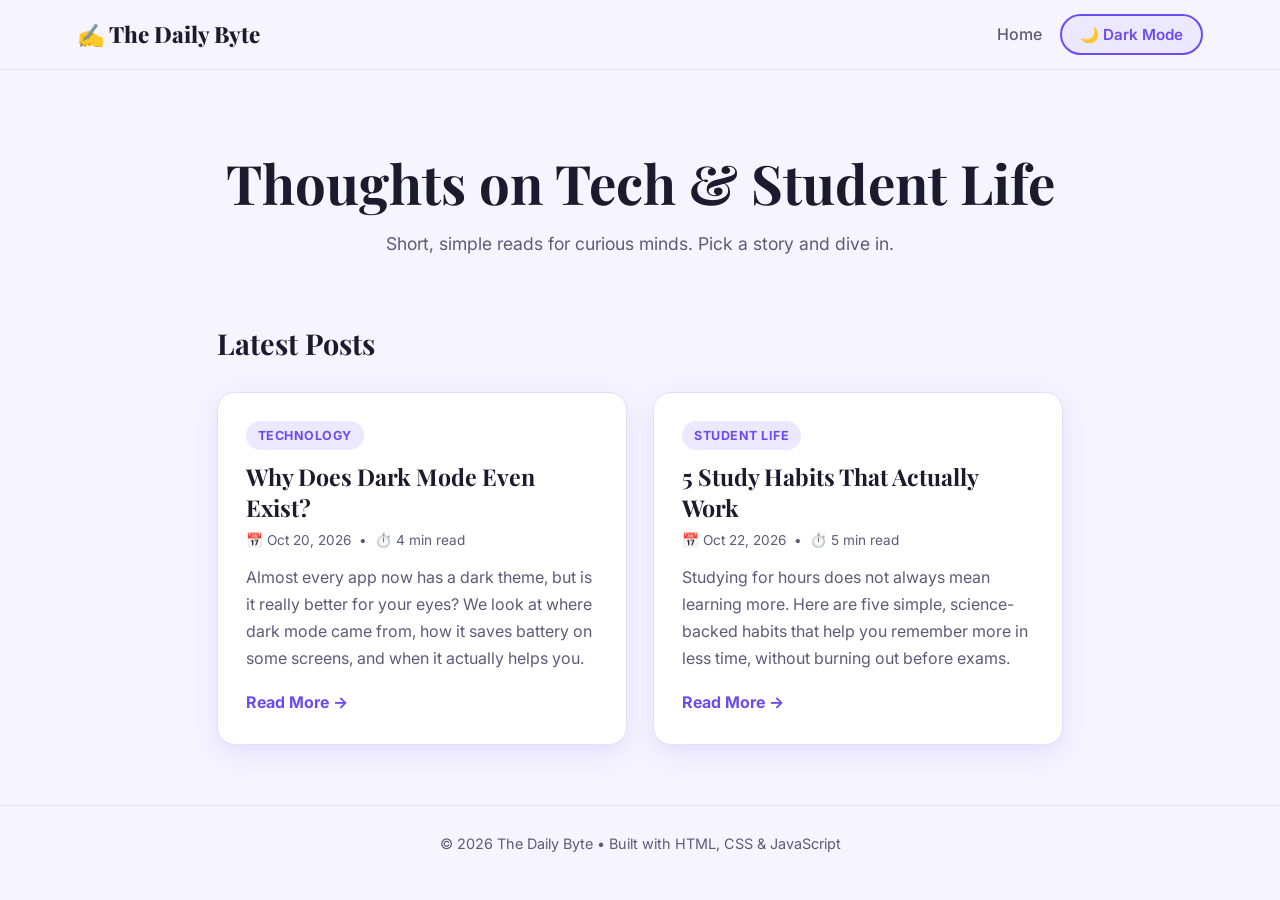
==== index.html @ 9dbf204d "project" ====
<!DOCTYPE html>
<html lang="en">
<head>
  <meta charset="UTF-8">
  <meta name="viewport" content="width=device-width, initial-scale=1.0">
  <title>Light/Dark Mode Blog | Home</title>
  <link rel="preconnect" href="https://fonts.googleapis.com">
  <link rel="preconnect" href="https://fonts.gstatic.com" crossorigin>
  <link href="https://fonts.googleapis.com/css2?family=Inter:wght@400;500;700&family=Playfair+Display:wght@700;800&display=swap" rel="stylesheet">
  <link rel="stylesheet" href="style.css">
  <!-- Applies saved theme BEFORE the page paints, so there is no white flash -->
  <script>
    try {
      if (localStorage.getItem('theme') === 'dark') {
        document.documentElement.classList.add('dark');
      }
    } catch (e) {}
  </script>
</head>
<body>

  <header class="navbar">
    <a href="index.html" class="logo">✍️ The Daily Byte</a>
    <nav>
      <a href="index.html" class="nav-link">Home</a>
      <button id="theme-btn" class="theme-btn" aria-label="Toggle dark mode">🌙 Dark Mode</button>
    </nav>
  </header>

  <section class="hero">
    <h1>Thoughts on Tech &amp; Student Life</h1>
    <p>Short, simple reads for curious minds. Pick a story and dive in.</p>
  </section>

  <main class="container">
    <h2 class="section-title">Latest Posts</h2>

    <div class="grid">
      <article class="card">
        <span class="tag">Technology</span>
        <h3>Why Does Dark Mode Even Exist?</h3>
        <p class="meta">📅 Oct 20, 2026 &nbsp;•&nbsp; ⏱️ 4 min read</p>
        <p>
          Almost every app now has a dark theme, but is it really better for your eyes?
          We look at where dark mode came from, how it saves battery on some screens,
          and when it actually helps you.
        </p>
        <a href="article.html?post=1" class="read-more">Read More →</a>
      </article>

      <article class="card">
        <span class="tag">Student Life</span>
        <h3>5 Study Habits That Actually Work</h3>
        <p class="meta">📅 Oct 22, 2026 &nbsp;•&nbsp; ⏱️ 5 min read</p>
        <p>
          Studying for hours does not always mean learning more. Here are five simple,
          science-backed habits that help you remember more in less time, without
          burning out before exams.
        </p>
        <a href="article.html?post=2" class="read-more">Read More →</a>
      </article>
    </div>
  </main>

  <footer class="footer">
    <p>© 2026 The Daily Byte • Built with HTML, CSS &amp; JavaScript</p>
  </footer>

  <script src="script.js"></script>
</body>
</html>
---- style.css ----
/* ========== THEME COLORS (CSS variables) ========== */
:root {
  --bg: #f6f4ff;
  --text: #1c1b2e;
  --muted: #5d5b78;
  --card: #ffffff;
  --border: #e3dff7;
  --accent: #6c4cf1;
  --accent-soft: #ece8ff;
  --shadow: 0 8px 24px rgba(108, 76, 241, 0.12);
}

/* Dark mode: black background, white text */
html.dark {
  --bg: #000000;
  --text: #ffffff;
  --muted: #b8b8cc;
  --card: #0e0e14;
  --border: #2a2a3a;
  --accent: #a78bfa;
  --accent-soft: #1d1733;
  --shadow: 0 8px 24px rgba(167, 139, 250, 0.15);
}

/* ========== BASE ========== */
* { box-sizing: border-box; margin: 0; padding: 0; }

body {
  font-family: 'Inter', system-ui, -apple-system, 'Segoe UI', sans-serif;
  background: var(--bg);
  color: var(--text);
  line-height: 1.7;
  transition: background 0.4s ease, color 0.4s ease;
}

[hidden] { display: none !important; }

a { color: inherit; text-decoration: none; }

/* ========== NAVBAR ========== */
.navbar {
  position: sticky;
  top: 0;
  z-index: 10;
  display: flex;
  justify-content: space-between;
  align-items: center;
  padding: 14px 6%;
  background: var(--bg);
  border-bottom: 1px solid var(--border);
  transition: background 0.4s ease, border-color 0.4s ease;
}

.logo {
  font-family: 'Playfair Display', Georgia, serif;
  font-size: 1.4rem;
  font-weight: 800;
}

.navbar nav { display: flex; align-items: center; gap: 18px; }

.nav-link {
  font-weight: 500;
  color: var(--muted);
  transition: color 0.2s;
}
.nav-link:hover { color: var(--accent); }

/* ========== DARK MODE BUTTON ========== */
.theme-btn {
  font-family: inherit;
  font-size: 0.95rem;
  font-weight: 600;
  padding: 9px 18px;
  border-radius: 999px;
  border: 2px solid var(--accent);
  background: var(--accent-soft);
  color: var(--accent);
  cursor: pointer;
  transition: all 0.25s ease;
}
.theme-btn:hover {
  background: var(--accent);
  color: #fff;
  transform: translateY(-2px);
}

/* ========== HERO ========== */
.hero {
  text-align: center;
  padding: 80px 6% 60px;
}
.hero h1 {
  font-family: 'Playfair Display', Georgia, serif;
  font-size: clamp(2rem, 5vw, 3.4rem);
  line-height: 1.2;
  margin-bottom: 14px;
}
.hero p {
  color: var(--muted);
  font-size: 1.1rem;
  max-width: 520px;
  margin: 0 auto;
}

/* ========== LAYOUT ========== */
.container {
  max-width: 1000px;
  margin: 0 auto;
  padding: 0 6% 60px;
}
.section-title {
  font-family: 'Playfair Display', Georgia, serif;
  font-size: 1.8rem;
  margin-bottom: 24px;
}

.grid {
  display: grid;
  grid-template-columns: repeat(auto-fit, minmax(280px, 1fr));
  gap: 26px;
}

/* ========== CARDS ========== */
.card {
  background: var(--card);
  border: 1px solid var(--border);
  border-radius: 18px;
  padding: 28px;
  box-shadow: var(--shadow);
  transition: transform 0.25s ease, background 0.4s ease, border-color 0.4s ease;
}
.card:hover { transform: translateY(-6px); }
.card h3 {
  font-family: 'Playfair Display', Georgia, serif;
  font-size: 1.45rem;
  line-height: 1.3;
  margin: 12px 0 6px;
}
.card p { color: var(--muted); }
.card .meta { font-size: 0.85rem; margin-bottom: 12px; }

.tag {
  display: inline-block;
  font-size: 0.78rem;
  font-weight: 700;
  letter-spacing: 0.5px;
  text-transform: uppercase;
  padding: 4px 12px;
  border-radius: 999px;
  background: var(--accent-soft);
  color: var(--accent);
}

.read-more {
  display: inline-block;
  margin-top: 16px;
  font-weight: 700;
  color: var(--accent);
  transition: transform 0.2s;
}
.read-more:hover { transform: translateX(5px); }

/* ========== ARTICLE PAGE ========== */
.article-wrap { max-width: 760px; padding-top: 50px; }

.article h1 {
  font-family: 'Playfair Display', Georgia, serif;
  font-size: clamp(2rem, 5vw, 2.8rem);
  line-height: 1.25;
  margin: 14px 0 8px;
}
.article .meta { color: var(--muted); font-size: 0.9rem; margin-bottom: 28px; }
.article h2 {
  font-family: 'Playfair Display', Georgia, serif;
  font-size: 1.5rem;
  margin: 32px 0 8px;
}
.article p { margin-bottom: 14px; font-size: 1.05rem; }
.article ul { margin: 0 0 14px 22px; }
.article li { margin-bottom: 6px; }

.back-bottom { margin-top: 40px; }

/* ========== FOOTER ========== */
.footer {
  text-align: center;
  padding: 26px 6%;
  color: var(--muted);
  font-size: 0.9rem;
  border-top: 1px solid var(--border);
}

/* ========== MOBILE ========== */
@media (max-width: 520px) {
  .navbar { flex-direction: column; gap: 10px; }
  .hero { padding: 50px 6% 40px; }
}
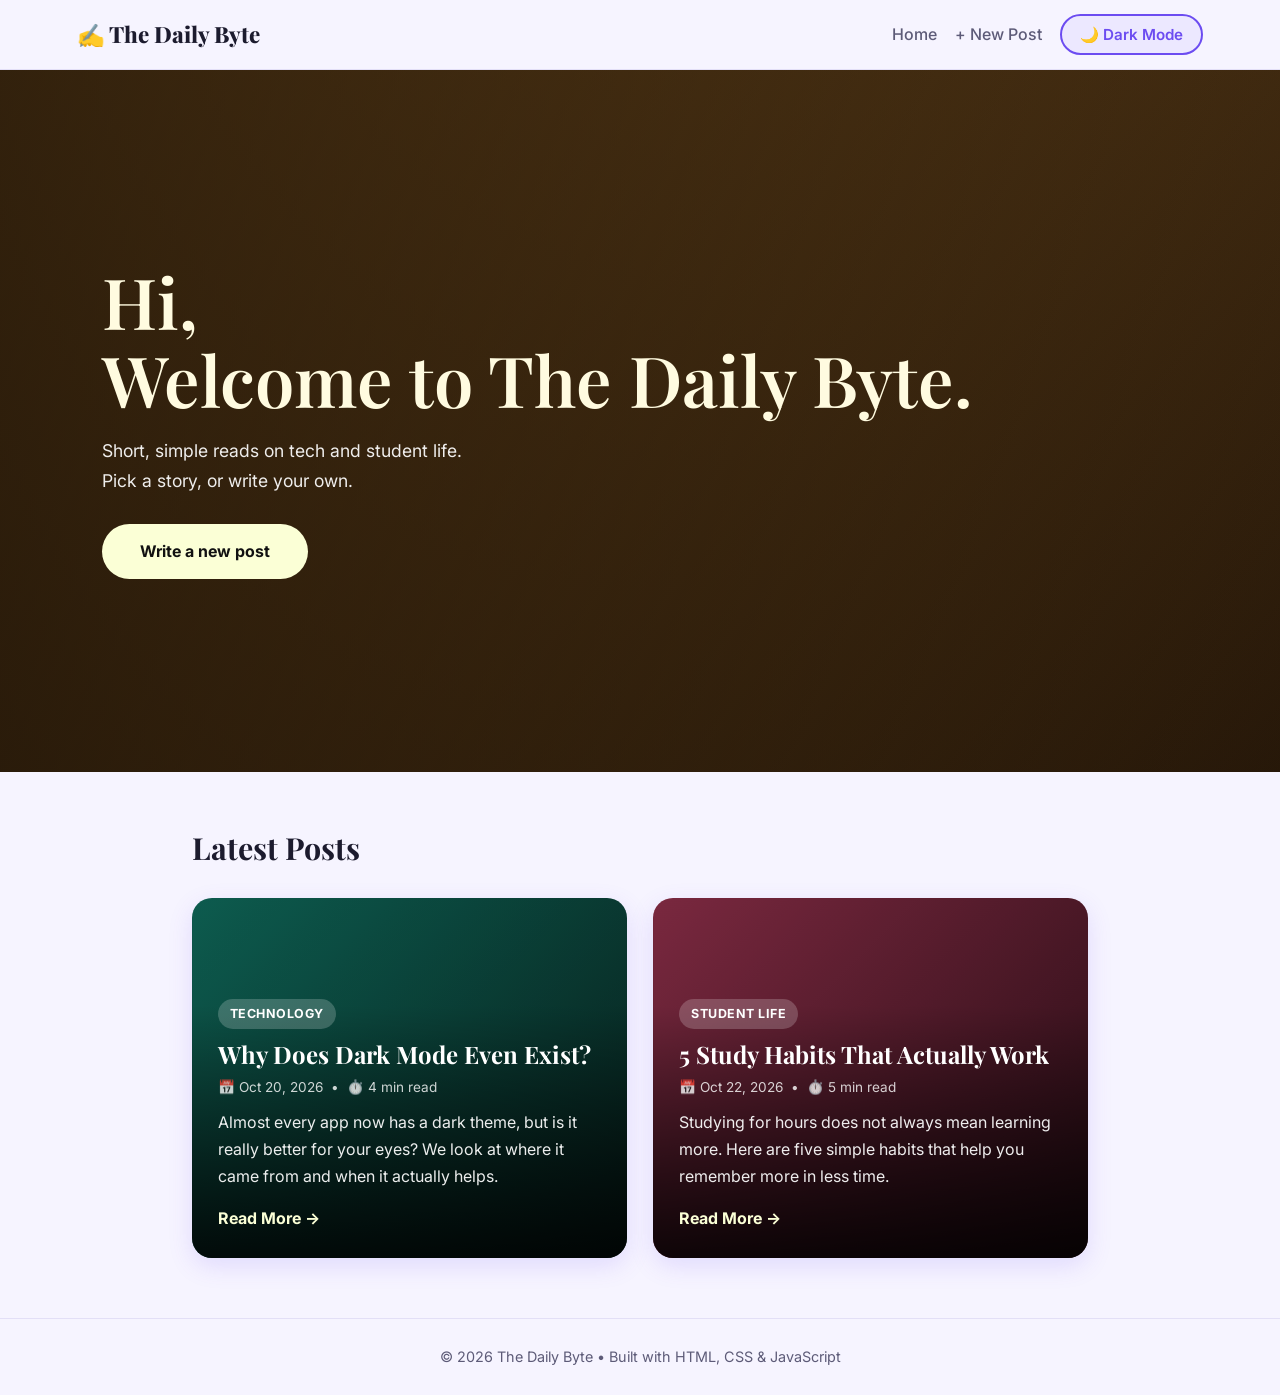
==== commit 311c3aba: "Add new post page, image backgrounds and dark mode" ====
--- a/index.html
+++ b/index.html
@@ -3,12 +3,11 @@
 <head>
   <meta charset="UTF-8">
   <meta name="viewport" content="width=device-width, initial-scale=1.0">
-  <title>Light/Dark Mode Blog | Home</title>
+  <title>The Daily Byte | Home</title>
   <link rel="preconnect" href="https://fonts.googleapis.com">
   <link rel="preconnect" href="https://fonts.gstatic.com" crossorigin>
-  <link href="https://fonts.googleapis.com/css2?family=Inter:wght@400;500;700&family=Playfair+Display:wght@700;800&display=swap" rel="stylesheet">
+  <link href="https://fonts.googleapis.com/css2?family=Inter:wght@400;500;700&family=Playfair+Display:wght@600;700;800&display=swap" rel="stylesheet">
   <link rel="stylesheet" href="style.css">
-  <!-- Applies saved theme BEFORE the page paints, so there is no white flash -->
   <script>
     try {
       if (localStorage.getItem('theme') === 'dark') {
@@ -23,43 +22,20 @@
     <a href="index.html" class="logo">✍️ The Daily Byte</a>
     <nav>
       <a href="index.html" class="nav-link">Home</a>
+      <a href="new.html" class="nav-link">+ New Post</a>
       <button id="theme-btn" class="theme-btn" aria-label="Toggle dark mode">🌙 Dark Mode</button>
     </nav>
   </header>
 
   <section class="hero">
-    <h1>Thoughts on Tech &amp; Student Life</h1>
-    <p>Short, simple reads for curious minds. Pick a story and dive in.</p>
+    <h1>Hi,<br>Welcome to The Daily Byte.</h1>
+    <p>Short, simple reads on tech and student life.<br>Pick a story, or write your own.</p>
+    <a href="new.html" class="pill-btn">Write a new post</a>
   </section>
 
   <main class="container">
     <h2 class="section-title">Latest Posts</h2>
-
-    <div class="grid">
-      <article class="card">
-        <span class="tag">Technology</span>
-        <h3>Why Does Dark Mode Even Exist?</h3>
-        <p class="meta">📅 Oct 20, 2026 &nbsp;•&nbsp; ⏱️ 4 min read</p>
-        <p>
-          Almost every app now has a dark theme, but is it really better for your eyes?
-          We look at where dark mode came from, how it saves battery on some screens,
-          and when it actually helps you.
-        </p>
-        <a href="article.html?post=1" class="read-more">Read More →</a>
-      </article>
-
-      <article class="card">
-        <span class="tag">Student Life</span>
-        <h3>5 Study Habits That Actually Work</h3>
-        <p class="meta">📅 Oct 22, 2026 &nbsp;•&nbsp; ⏱️ 5 min read</p>
-        <p>
-          Studying for hours does not always mean learning more. Here are five simple,
-          science-backed habits that help you remember more in less time, without
-          burning out before exams.
-        </p>
-        <a href="article.html?post=2" class="read-more">Read More →</a>
-      </article>
-    </div>
+    <div class="grid" id="post-grid"></div>
   </main>
 
   <footer class="footer">
--- a/style.css
+++ b/style.css
@@ -1,4 +1,4 @@
-/* ========== THEME COLORS (CSS variables) ========== */
+/* ========== THEME COLORS ========== */
 :root {
   --bg: #f6f4ff;
   --text: #1c1b2e;
@@ -7,7 +7,10 @@
   --border: #e3dff7;
   --accent: #6c4cf1;
   --accent-soft: #ece8ff;
-  --shadow: 0 8px 24px rgba(108, 76, 241, 0.12);
+  --nav: rgba(246, 244, 255, 0.85);
+  --box: rgba(255, 255, 255, 0.93);
+  --overlay: rgba(0, 0, 0, 0.35);
+  --shadow: 0 8px 24px rgba(108, 76, 241, 0.15);
 }
 
 /* Dark mode: black background, white text */
@@ -19,7 +22,10 @@
   --border: #2a2a3a;
   --accent: #a78bfa;
   --accent-soft: #1d1733;
-  --shadow: 0 8px 24px rgba(167, 139, 250, 0.15);
+  --nav: rgba(0, 0, 0, 0.85);
+  --box: rgba(0, 0, 0, 0.88);
+  --overlay: rgba(0, 0, 0, 0.75);
+  --shadow: 0 8px 24px rgba(167, 139, 250, 0.18);
 }
 
 /* ========== BASE ========== */
@@ -30,11 +36,11 @@
   background: var(--bg);
   color: var(--text);
   line-height: 1.7;
+  min-height: 100vh;
   transition: background 0.4s ease, color 0.4s ease;
 }
 
 [hidden] { display: none !important; }
-
 a { color: inherit; text-decoration: none; }
 
 /* ========== NAVBAR ========== */
@@ -46,24 +52,18 @@
   justify-content: space-between;
   align-items: center;
   padding: 14px 6%;
-  background: var(--bg);
+  background: var(--nav);
+  backdrop-filter: blur(8px);
   border-bottom: 1px solid var(--border);
   transition: background 0.4s ease, border-color 0.4s ease;
 }
-
 .logo {
   font-family: 'Playfair Display', Georgia, serif;
   font-size: 1.4rem;
   font-weight: 800;
 }
-
-.navbar nav { display: flex; align-items: center; gap: 18px; }
-
-.nav-link {
-  font-weight: 500;
-  color: var(--muted);
-  transition: color 0.2s;
-}
+.navbar nav { display: flex; align-items: center; gap: 18px; flex-wrap: wrap; }
+.nav-link { font-weight: 500; color: var(--muted); transition: color 0.2s; }
 .nav-link:hover { color: var(--accent); }
 
 /* ========== DARK MODE BUTTON ========== */
@@ -79,66 +79,99 @@
   cursor: pointer;
   transition: all 0.25s ease;
 }
-.theme-btn:hover {
-  background: var(--accent);
+.theme-btn:hover { background: var(--accent); color: #fff; transform: translateY(-2px); }
+
+/* ========== PILL BUTTON (like the screenshot) ========== */
+.pill-btn {
+  display: inline-block;
+  font-family: inherit;
+  font-size: 1rem;
+  font-weight: 700;
+  padding: 14px 38px;
+  border-radius: 999px;
+  border: none;
+  background: #fbffd6;
+  color: #111;
+  cursor: pointer;
+  transition: transform 0.2s ease, box-shadow 0.2s ease;
+}
+.pill-btn:hover { transform: translateY(-3px); box-shadow: 0 8px 20px rgba(0, 0, 0, 0.3); }
+
+/* ========== HERO (home banner) ========== */
+.hero {
+  min-height: 78vh;
+  display: flex;
+  flex-direction: column;
+  justify-content: center;
+  align-items: flex-start;
+  gap: 18px;
+  padding: 60px 8%;
   color: #fff;
-  transform: translateY(-2px);
-}
-
-/* ========== HERO ========== */
-.hero {
-  text-align: center;
-  padding: 80px 6% 60px;
+  background:
+    linear-gradient(90deg, rgba(20, 12, 4, 0.7), rgba(20, 12, 4, 0.15)),
+    url('hero.jpg') center / cover no-repeat,
+    linear-gradient(135deg, #7a5320, #2a1a0a);
 }
 .hero h1 {
   font-family: 'Playfair Display', Georgia, serif;
-  font-size: clamp(2rem, 5vw, 3.4rem);
-  line-height: 1.2;
-  margin-bottom: 14px;
-}
-.hero p {
-  color: var(--muted);
-  font-size: 1.1rem;
-  max-width: 520px;
-  margin: 0 auto;
-}
+  font-weight: 600;
+  font-size: clamp(2.4rem, 6vw, 4.4rem);
+  line-height: 1.1;
+  color: #fffbe0;
+}
+.hero p { font-size: 1.1rem; max-width: 460px; opacity: 0.92; }
+.hero .pill-btn { margin-top: 10px; }
 
 /* ========== LAYOUT ========== */
-.container {
-  max-width: 1000px;
-  margin: 0 auto;
-  padding: 0 6% 60px;
-}
+.container { max-width: 1050px; margin: 0 auto; padding: 50px 6% 60px; }
 .section-title {
   font-family: 'Playfair Display', Georgia, serif;
-  font-size: 1.8rem;
+  font-size: 1.9rem;
   margin-bottom: 24px;
 }
-
 .grid {
   display: grid;
-  grid-template-columns: repeat(auto-fit, minmax(280px, 1fr));
+  grid-template-columns: repeat(auto-fit, minmax(300px, 1fr));
   gap: 26px;
 }
 
-/* ========== CARDS ========== */
-.card {
-  background: var(--card);
-  border: 1px solid var(--border);
-  border-radius: 18px;
-  padding: 28px;
+/* ========== POST CARDS (image as background) ========== */
+.post-card {
+  position: relative;
+  min-height: 360px;
+  border-radius: 20px;
+  overflow: hidden;
+  display: flex;
+  align-items: flex-end;
+  color: #fff;
   box-shadow: var(--shadow);
-  transition: transform 0.25s ease, background 0.4s ease, border-color 0.4s ease;
-}
-.card:hover { transform: translateY(-6px); }
-.card h3 {
-  font-family: 'Playfair Display', Georgia, serif;
-  font-size: 1.45rem;
+}
+.post-card .bg {
+  position: absolute;
+  inset: 0;
+  background-size: cover;
+  background-position: center;
+  transition: transform 0.5s ease;
+}
+.post-card:hover .bg { transform: scale(1.07); }
+.post-card::before {
+  content: '';
+  position: absolute;
+  inset: 0;
+  z-index: 1;
+  background: linear-gradient(to top, rgba(0, 0, 0, 0.85), rgba(0, 0, 0, 0.15) 70%);
+}
+.post-card .content { position: relative; z-index: 2; padding: 26px; }
+.post-card h3 {
+  font-family: 'Playfair Display', Georgia, serif;
+  font-size: 1.5rem;
   line-height: 1.3;
-  margin: 12px 0 6px;
-}
-.card p { color: var(--muted); }
-.card .meta { font-size: 0.85rem; margin-bottom: 12px; }
+  margin: 10px 0 6px;
+}
+.post-card .meta { font-size: 0.85rem; opacity: 0.8; margin-bottom: 10px; }
+.post-card .summary { opacity: 0.92; }
+.post-card .tag { background: rgba(255, 255, 255, 0.2); color: #fff; }
+.post-card .read-more { color: #fbffd6; }
 
 .tag {
   display: inline-block;
@@ -151,36 +184,95 @@
   background: var(--accent-soft);
   color: var(--accent);
 }
-
 .read-more {
   display: inline-block;
-  margin-top: 16px;
+  margin-top: 14px;
   font-weight: 700;
   color: var(--accent);
   transition: transform 0.2s;
 }
 .read-more:hover { transform: translateX(5px); }
 
-/* ========== ARTICLE PAGE ========== */
-.article-wrap { max-width: 760px; padding-top: 50px; }
-
-.article h1 {
-  font-family: 'Playfair Display', Georgia, serif;
-  font-size: clamp(2rem, 5vw, 2.8rem);
+/* ========== FULL-PAGE BACKGROUND (article + new post pages) ========== */
+#bg-layer {
+  position: fixed;
+  inset: 0;
+  z-index: -1;
+  background-size: cover;
+  background-position: center;
+  background-image: linear-gradient(135deg, #7a5320, #2a1a0a);
+}
+#bg-layer::after {
+  content: '';
+  position: absolute;
+  inset: 0;
+  background: var(--overlay);
+  transition: background 0.4s ease;
+}
+
+/* ========== POST BOX ========== */
+.post-wrap { max-width: 800px; margin: 0 auto; padding: 50px 5% 70px; }
+.post-box {
+  background: var(--box);
+  color: var(--text);
+  border: 1px solid var(--border);
+  border-radius: 22px;
+  padding: clamp(24px, 5vw, 48px);
+  box-shadow: 0 20px 50px rgba(0, 0, 0, 0.35);
+  backdrop-filter: blur(6px);
+  transition: background 0.4s ease, color 0.4s ease;
+}
+.post-box h1 {
+  font-family: 'Playfair Display', Georgia, serif;
+  font-size: clamp(1.9rem, 5vw, 2.7rem);
   line-height: 1.25;
   margin: 14px 0 8px;
 }
-.article .meta { color: var(--muted); font-size: 0.9rem; margin-bottom: 28px; }
-.article h2 {
+.post-box .meta { color: var(--muted); font-size: 0.9rem; margin-bottom: 26px; }
+.post-box h2 {
   font-family: 'Playfair Display', Georgia, serif;
   font-size: 1.5rem;
-  margin: 32px 0 8px;
-}
-.article p { margin-bottom: 14px; font-size: 1.05rem; }
-.article ul { margin: 0 0 14px 22px; }
-.article li { margin-bottom: 6px; }
-
-.back-bottom { margin-top: 40px; }
+  margin: 30px 0 8px;
+}
+.post-box p { margin-bottom: 14px; font-size: 1.05rem; }
+.post-box ul { margin: 0 0 14px 22px; }
+.post-box li { margin-bottom: 6px; }
+
+.box-actions { display: flex; gap: 14px; align-items: center; margin-top: 36px; flex-wrap: wrap; }
+.delete-btn {
+  font-family: inherit;
+  font-weight: 600;
+  padding: 10px 20px;
+  border-radius: 999px;
+  border: 2px solid #e5484d;
+  background: transparent;
+  color: #e5484d;
+  cursor: pointer;
+  transition: all 0.2s;
+}
+.delete-btn:hover { background: #e5484d; color: #fff; }
+
+/* ========== FORM ========== */
+form label { display: block; font-weight: 600; margin: 18px 0 6px; }
+form input[type="text"],
+form textarea {
+  width: 100%;
+  font-family: inherit;
+  font-size: 1rem;
+  padding: 12px 14px;
+  border-radius: 12px;
+  border: 1.5px solid var(--border);
+  background: var(--card);
+  color: var(--text);
+  outline: none;
+  transition: border-color 0.2s;
+}
+form input[type="text"]:focus,
+form textarea:focus { border-color: var(--accent); }
+form input[type="file"] { color: var(--muted); }
+.preview { display: block; max-width: 100%; max-height: 220px; margin-top: 12px; border-radius: 12px; }
+.submit-btn { margin-top: 26px; background: var(--accent); color: #fff; }
+.form-msg { margin-top: 12px; font-weight: 600; color: var(--accent); }
 
 /* ========== FOOTER ========== */
 .footer {
@@ -194,5 +286,5 @@
 /* ========== MOBILE ========== */
 @media (max-width: 520px) {
   .navbar { flex-direction: column; gap: 10px; }
-  .hero { padding: 50px 6% 40px; }
+  .hero { padding: 50px 6%; }
 }
